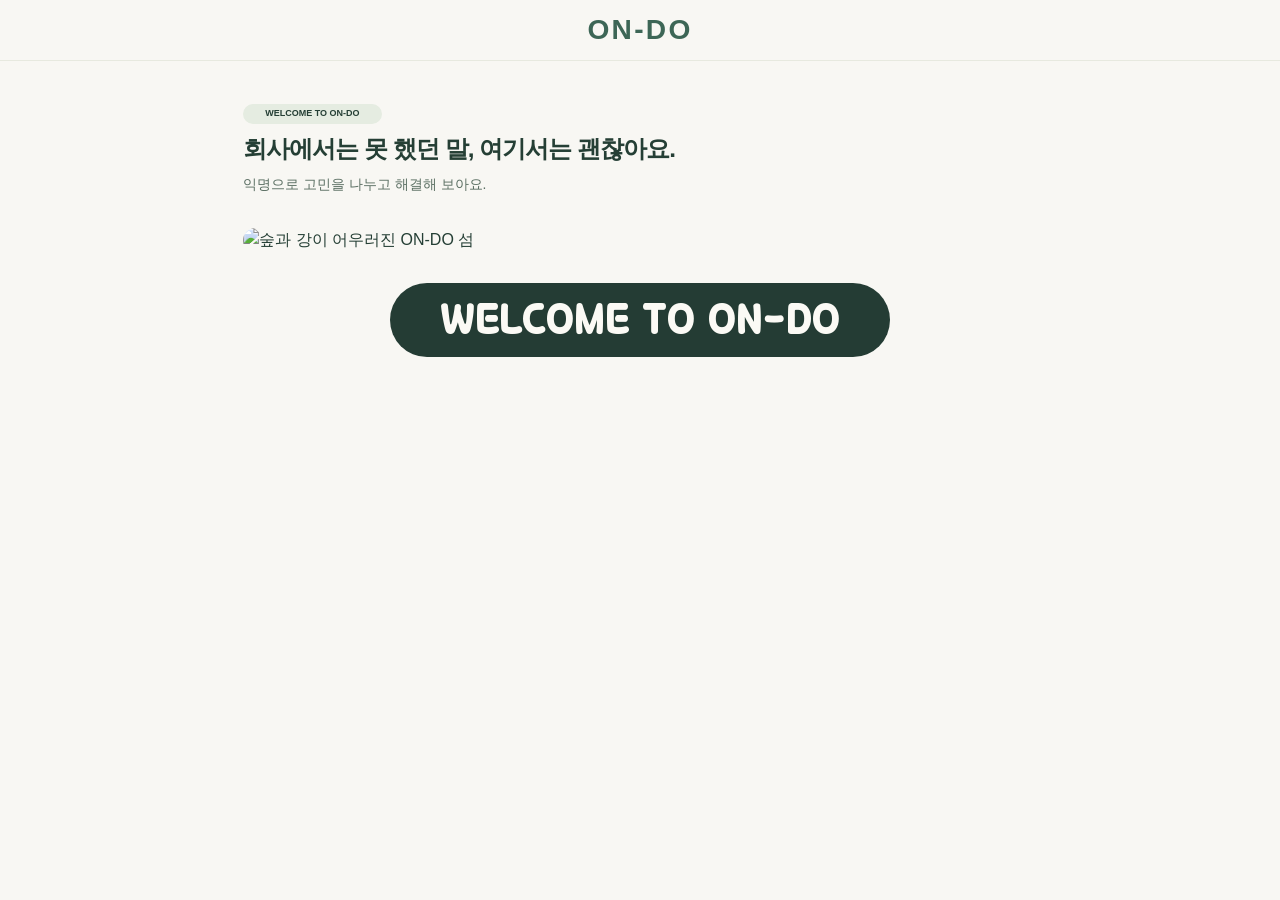
==== index.html @ 9f4b70f8 "fix: 캐릭터 색감이 이름(노을빛·숲빛·바다빛·라벤더)대로 나오게 절대 색으로 물들이기" ====
<!doctype html>
<html lang="ko">
<head>
<meta http-equiv="Content-Security-Policy" content="default-src 'self'; script-src 'self'; style-src 'self' 'unsafe-inline'; img-src 'self' data:; connect-src 'self' https://ondo-api.onrender.com; base-uri 'self'; form-action 'self'; object-src 'none'">
<meta charset="utf-8"><meta name="viewport" content="width=device-width,initial-scale=1">
<title>ON-DO</title>
<link rel="stylesheet" href="css/style.css?v=20261119-9">
</head>
<body>
<header><nav><span class="site-brand">ON-DO</span><button id="account" class="plain" hidden>로그아웃</button></nav></header>
<main>
<section id="home" class="hero">
<span class="tag">WELCOME TO ON-DO</span>
<h1>회사에서는 못 했던 말, 여기서는 괜찮아요.</h1>
<p>익명으로 고민을 나누고 해결해 보아요.</p>
<div class="map">
<img class="welcome-land" src="assets/welcome/welcome-map.png" alt="숲과 강이 어우러진 ON-DO 섬">
<div class="welcome-marker" style="--x:48.4%;--y:39%" aria-hidden="true"><img src="assets/welcome/welcome-heart.png" alt=""><img src="assets/characters/0.png" alt=""></div>
<div class="welcome-marker" style="--x:30%;--y:67%" aria-hidden="true"><img src="assets/welcome/welcome-heart.png" alt=""><img src="assets/characters/0.png" alt=""></div>
<div class="welcome-marker" style="--x:88%;--y:72%" aria-hidden="true"><img src="assets/welcome/welcome-heart.png" alt=""><img src="assets/characters/0.png" alt=""></div>
<button id="start" aria-label="ON-DO 시작하기">WELCOME TO ON-DO</button>
</div>
<p id="wakeStatus" class="wake-status" aria-live="polite" hidden>서버를 깨우는 중이에요…</p>
</section>
<section id="choose" hidden>
<button type="button" id="editCancel" class="edit-cancel" hidden>‹ 섬으로 돌아가기</button>
<h1>ON-DO에서 어떤 캐릭터로 활동해볼까요?</h1>
<p>캐릭터와 닉네임으로 서로 소통해요.</p>
<div class="stage">
<span class="selection-check" aria-hidden="true">✓</span>
<div class="carousel" id="animals" role="group" aria-label="동물 캐릭터 선택">
<button type="button" class="arrow previous" id="previous" aria-label="이전 캐릭터">‹</button>
<div class="cards" id="cards"></div>
<button type="button" class="arrow next" id="next" aria-label="다음 캐릭터">›</button>
</div>
<strong id="animalName" class="animal-name" aria-live="polite"></strong>
<p id="animalPersona" class="animal-persona" hidden></p>
<div class="color-palette">
<div id="paletteOptions" class="palette-options" role="group" aria-label="캐릭터 색감" hidden></div>
</div>
<p class="wheel-hint">마우스 휠이나 ‹ › 로 넘겨 보세요</p>
</div>
<form id="profile" class="nickname">
<label for="nick" class="visually-hidden">익명 닉네임</label>
<div class="nickrow"><input id="nick" required readonly maxlength="40">
<button type="button" id="shuffle">다시 추첨하기</button></div>
<p>고민글과 댓글에 표시될 닉네임이에요!</p>
<button class="wide">입력 완료</button>
</form>
</section>
<section id="done" class="center" hidden><img id="doneAnimal" class="selected" alt=""><h1 id="greeting"></h1><p id="details"></p><a href="island-select.html" style="display:inline-block;background:#28553f;color:white;border-radius:30px;padding:10px 20px;text-decoration:none;font-weight:700">섬 선택</a> <button id="edit">캐릭터와 닉네임 수정</button></section>
</main>
<dialog id="info" aria-labelledby="infoTitle">
<div class="info-card">
<div class="welcome-banner">WELCOME TO ON-DO</div>
<button class="close" id="close" aria-label="닫기">×</button>

<form id="loginForm" aria-labelledby="loginTitle">
  <h2 id="loginTitle">이메일로 시작하기</h2>
  <p class="start-intro">처음이면 섬과 캐릭터를 고르고, 이미 가입했다면 바로 들어가요. 비밀번호는 없어요.</p>

  <label for="loginEmail">회사 이메일</label>
  <input
    id="loginEmail"
    type="email"
    required
    placeholder="회사 이메일을 입력해주세요"
    autocomplete="email"
  >

  <button type="button" class="wide" id="loginSendCode">
    인증코드 받기
  </button>

  <p id="loginStatus" class="status" aria-live="polite"></p>

  <label for="loginCode">이메일 인증코드</label>
  <input
    id="loginCode"
    type="text"
    inputmode="numeric"
    autocomplete="one-time-code"
    pattern="[0-9]{6}"
    maxlength="6"
    required
    placeholder="6자리 인증코드를 입력해주세요"
  >

  <label class="remember">
    <input id="rememberMe" type="checkbox">
    <span>로그인 유지 <small>(30일 · 내 기기에서만 체크해 주세요)</small></span>
  </label>

  <button class="wide" id="loginSubmit">시작하기</button>
  <button type="button" class="wide demo-login" id="demoLogin">체험 계정으로 둘러보기</button>
</form>

<h2 id="infoTitle">처음 오셨네요! 섬을 정해 볼게요</h2>
<form id="onboard">
<p class="start-verified" id="startVerified" hidden></p>
<div class="signup-email">
<label for="email">직장인 인증</label>
<p class="email-intro">직장인 인증 후 나의 직무를 선택하면 섬에 초대돼요.</p>
<input id="email" type="email" required placeholder="회사 이메일을 입력해주세요" autocomplete="email">
<p class="email-note">* 인증 정보는 다른 사용자들에게 표시되지 않아요.</p>
</div>
<div class="info">
<strong>입력한 정보는 이렇게 쓰여요!</strong>
<ul><li>직무는 해당 섬을 연결하는 데 쓰여요. 연차 공개 여부는 글을 쓸 때 선택할 수 있어요.</li>
<li>글과 댓글에는 닉네임이 표시되며, 실명과 회사명은 저장하지 않아요.</li>
<li>고민 분야는 같은 주제의 글을 모아 보여드리는 데 사용돼요.</li></ul>
<details><summary>개인정보 처리 안내</summary><p>이메일은 회원가입·로그인 인증과 계정 관리에 사용되며 서버로 전송됩니다. 다른 사용자에게는 공개되지 않아요.</p></details>
</div>
<div class="signup-email">
<button type="button" class="wide" id="verify" disabled>인증 메일 받기</button>
<p class="status" id="status" aria-live="polite" hidden></p>
<label for="signupCode">이메일 인증코드</label>
<input
  id="signupCode"
  type="text"
  inputmode="numeric"
  autocomplete="one-time-code"
  pattern="[0-9]{6}"
  maxlength="6"
  placeholder="6자리 인증코드를 입력해주세요"
  required
>
</div>
<div class="fields">
<div><span id="jobLabel" class="field-label">직무</span><select id="job" hidden><option value="">선택해주세요</option><option value="디자인">디자이너</option><option>영업</option><option value="개발">개발 · 엔지니어링</option></select></div>
<div><span id="yearsLabel" class="field-label">연차</span><select id="years" hidden><option value="">선택 안 함</option><option>1년 미만</option><option>1~3년</option><option>4~6년</option><option>7~10년</option><option>11년 이상</option></select></div>
</div>
<label style="display:flex;align-items:center;gap:8px;margin:16px 0;">
  <input
    id="agreePrivacy"
    type="checkbox"
    required
    style="width:auto;margin:0;"
  >
  <span>개인정보 수집 및 이용에 동의합니다. (필수)</span>
</label>
<button class="wide" id="continue" disabled>완료하였습니다</button>
</form>
</div>
</dialog>
<script src="js/api.js?v=20261119-4"></script>
<script src="js/app.js?v=20261119-9"></script>
</body>
</html>
---- css/style.css ----
* {
  box-sizing: border-box;
}
body {
  margin: 0;
  background: #f8f7f2;
  color: #253f35;
  font:
    16px/1.55 "Malgun Gothic",
    "Apple SD Gothic Neo",
    sans-serif;
}
header {
  border-bottom: 1px solid #e7e9df;
}
nav,
main {
  max-width: 980px;
  margin: auto;
  padding-inline: 24px;
}
nav {
  height: 62px;
  display: flex;
  justify-content: space-between;
  align-items: center;
  font-weight: 800;
  letter-spacing: 0.05em;
}
main {
  padding-top: 42px;
  padding-bottom: 56px;
}
.hero {
  max-width: 900px;
  margin: auto;
}
h1 {
  font-size: clamp(23px, 4vw, 34px);
  line-height: 1.35;
  margin: 10px 0;
}
h2 {
  margin: 0 0 22px;
  font-size: 22px;
}
p {
  margin: 4px 0 20px;
  color: #5b6f63;
}
.tag {
  background: #e5ece1;
  font-size: 11px;
  font-weight: 800;
  padding: 5px 14px;
  border-radius: 30px;
}
.map {
  position: relative;
  margin: 28px 0 34px;
}
.map img {
  display: block;
  width: 100%;
  border-radius: 17px;
}
.map button {
  position: absolute;
  left: 50%;
  bottom: 0;
  transform: translate(-50%, 50%);
  white-space: nowrap;
  min-width: 230px;
  background: #253f35;
}
button,
input,
select {
  font: inherit;
}
button {
  cursor: pointer;
  border: 0;
  background: #387357;
  color: white;
  border-radius: 30px;
  padding: 10px 20px;
  font-weight: 700;
}
button:disabled {
  background: #a3aaa4;
  cursor: default;
}
button:focus-visible,
input:focus-visible,
select:focus-visible {
  outline: 3px solid #7bb39a;
  outline-offset: 3px;
}
.plain {
  background: transparent;
  color: #28553f;
}
.wide {
  width: 100%;
}
dialog {
  width: min(540px, calc(100% - 30px));
  max-height: calc(100dvh - 32px);
  border: 0;
  border-radius: 20px;
  padding: 30px;
  color: inherit;
  background: white;
}
dialog::backdrop {
  background: #252e2870;
}
.dialog-head {
  display: flex;
  justify-content: space-between;
  align-items: center;
  margin-bottom: 18px;
}
.close {
  padding: 5px 12px;
  background: #687e70;
}
label {
  display: block;
  font-weight: 750;
  margin-bottom: 5px;
}
input,
select {
  width: 100%;
  padding: 10px 13px;
  background: #f8f7f2;
  border: 1px solid #e3e8df;
  border-radius: 12px;
  color: #253f35;
}
.info {
  font-size: 13px;
  padding: 12px;
  background: #f8f7f2;
  border-radius: 12px;
  margin: 12px 0;
}
.fields {
  display: grid;
  grid-template-columns: 1.4fr 1fr;
  gap: 12px;
  margin: 18px 0;
}
.stage {
  background: #e2eee3;
  border-radius: 17px;
  padding: 24px;
  position: relative;
  text-align: center;
}
.animals {
  display: grid;
  grid-template-columns: repeat(12, minmax(0, 1fr));
  align-items: start;
  gap: 6px;
  margin: 12px 0 0;
}
.animal {
  background: #fff;
  padding: 5px;
  display: grid;
  place-items: center;
  aspect-ratio: 1;
  border-radius: 50%;
  transform: translateY(var(--arc));
  border: 2px solid transparent;
}
.animal[aria-pressed="true"] {
  background: #387357;
  border-color: #23553c;
}
.animal img {
  width: 100%;
  display: block;
}
.selected {
  width: 134px;
  height: 122px;
  object-fit: contain;
  margin-top: 14px;
}
.nickname {
  background: white;
  border: 1px solid #e1eae0;
  padding: 18px;
  border-radius: 17px;
  margin-top: 22px;
}
.nickrow {
  display: flex;
  gap: 8px;
}
.nickrow button {
  white-space: nowrap;
}
.nickname p {
  font-size: 13px;
  margin: 8px 0 20px;
}
.center {
  text-align: center;
}
.status {
  font-size: 13px;
  margin: 8px 0;
  color: #28553f;
}
[hidden] {
  display: none !important;
}
@media (max-width: 630px) {
  .animals {
    grid-template-columns: repeat(6, minmax(0, 1fr));
    order: 2;
    margin-top: 14px;
  }
  .stage {
    display: flex;
    flex-direction: column;
    align-items: center;
  }
  .animals {
    width: 100%;
  }
  .animal {
    transform: none;
  }
  .selected {
    order: 0;
  }
  .stage strong {
    order: 1;
  }
  .map img {
    min-height: 195px;
    object-fit: cover;
  }
  .nickrow button {
    padding-inline: 12px;
  }
}

.visually-hidden {
  position: absolute;
  width: 1px;
  height: 1px;
  padding: 0;
  overflow: hidden;
  clip-path: inset(50%);
  white-space: nowrap;
}
nav,
main {
  max-width: 1100px;
}
nav {
  color: #387357;
}
#choose > p {
  margin-bottom: 32px;
}
.stage {
  display: block;
  padding: 23px 14px 24px;
}
.selection-check {
  display: grid;
  place-items: center;
  margin: 0 auto 14px;
  width: 23px;
  height: 23px;
  border-radius: 50%;
  background: #387357;
  color: white;
}
.carousel {
  position: relative;
  max-width: 850px;
  margin: auto;
  padding-inline: 40px;
}
.cards {
  display: grid;
  grid-template-columns: repeat(3, minmax(0, 1fr));
  gap: 12px;
  touch-action: pan-y;
}
.character-card {
  position: relative;
  isolation: isolate;
  aspect-ratio: 1;
  display: flex;
  flex-direction: column;
  align-items: center;
  justify-content: flex-start;
  gap: 6%;
  padding: 8% 0 0;
  background: #f7fbf7;
  color: #253f35;
  border: 1px solid #d1e1d8;
  border-radius: 10px;
  opacity: 0.65;
}
.character-card[aria-pressed="true"],
.character-card.is-current {
  opacity: 1;
  background: #f1f8fc;
  box-shadow: 0 2px 12px #31594126;
}
.job-icon {
  height: 23%;
  width: 25%;
  display: grid;
  place-items: center;
}
.job-icon img {
  display: block;
  width: 100%;
  height: 100%;
  min-height: 0;
  object-fit: contain;
}
.character-image {
  width: 49%;
  height: 45%;
  object-fit: contain;
  object-position: center bottom;
  z-index: 1;
}
.character-base {
  position: absolute;
  bottom: 13%;
  width: 60%;
  height: 15%;
  border-radius: 50%;
  background: radial-gradient(ellipse at 40% 25%, #d9edab, #a6c873 75%);
  box-shadow:
    0 4px 0 #b78a5d,
    inset 0 -4px 0 #94b166;
}
.arrow {
  position: absolute;
  top: 50%;
  transform: translateY(-50%);
  width: 32px;
  height: 32px;
  padding: 0;
  font-size: 24px;
  line-height: 1;
  background: #f5faf5;
  color: #387357;
}
.previous {
  left: 0;
}
.next {
  right: 0;
}
.animal-name {
  display: inline-block;
  margin-top: 20px;
  background: #387357;
  color: white;
  border-radius: 24px;
  min-width: 75px;
  padding: 4px 14px;
  font-size: 13px;
}
.nickname {
  margin-top: 28px;
}
.nickname .wide {
  margin-top: 32px;
}
@media (max-width: 630px) {
  .stage {
    padding-inline: 7px;
  }
  .carousel {
    padding-inline: 24px;
  }
  .cards {
    gap: 5px;
    grid-template-columns: 0.78fr 1.2fr 0.78fr;
    align-items: center;
  }
  .arrow {
    width: 23px;
    height: 28px;
    font-size: 20px;
  }
  .character-card {
    border-radius: 7px;
  }
  .character-base {
    box-shadow: 0 2px 0 #b78a5d;
  }
  .nickname .wide {
    margin-top: 16px;
  }
}
body {
  background: #f8f7f3;
}
nav,
main {
  width: min(100%, 1100px);
}
nav {
  height: clamp(58px, 4.65vw, 68px);
}
nav {
  color: #3d6656;
}
body:has(#home:not([hidden])) nav,
main:has(#home:not([hidden])) {
  width: min(62%, 900px);
  padding-inline: 0;
}
main:has(#home:not([hidden])) {
  padding-top: clamp(27px, 3vw, 45px);
}
#home h1 {
  font-size: clamp(22px, 1.9vw, 30px);
  margin: 9px 0 8px;
  letter-spacing: -0.04em;
}
#home p {
  font-size: clamp(13px, 1.08vw, 16px);
  margin: 0;
}
#home .tag {
  display: inline-block;
  padding: 3px 22px;
  font-size: 9px;
}
#home .map {
  margin: clamp(22px, 2.6vw, 38px) 0 34px;
}
#home .welcome-land {
  width: 100%;
  height: auto;
  min-height: 0;
  border-radius: 16px;
}
.welcome-marker {
  position: absolute;
  left: var(--x);
  top: var(--y);
  transform: translate(-50%, -50%);
  width: 8.6%;
  display: grid;
  justify-items: center;
  pointer-events: none;
}
#home .welcome-marker img {
  min-height: 0;
  width: 100%;
  border-radius: 0;
  object-fit: contain;
}
#home .welcome-marker img + img {
  width: 52%;
  margin-top: -19%;
  position: relative;
}
#home .map button,
.welcome-banner {
  width: 39%;
  min-width: 0;
  padding: 10px 8px;
  background: #243c34;
  font-size: clamp(11px, 1.35vw, 19px);
  font-weight: 650;
  text-align: center;
  border-radius: 999px;
  color: #fbfaf5;
}
#info {
  width: min(610px, calc(100% - 26px));
  padding: 30px 0 0;
  border-radius: 0;
  background: transparent;
  overscroll-behavior: contain;
}
#info::backdrop {
  background: #30363066;
}
.info-card {
  position: relative;
  background: #fff;
  border-radius: 21px;
  padding: clamp(46px, 4.4vw, 64px) clamp(19px, 2.1vw, 30px)
    clamp(21px, 3.1vw, 44px);
}
.welcome-banner {
  position: absolute;
  top: 0;
  left: 50%;
  transform: translate(-50%, -50%);
  width: 57%;
  padding: clamp(9px, 1.2vw, 17px) 5px;
  white-space: nowrap;
}
.info-card .close {
  position: absolute;
  right: clamp(15px, 1.8vw, 26px);
  top: 14px;
  display: grid;
  place-items: center;
  width: 36px;
  height: 36px;
  padding: 0;
  font-size: 20px;
  font-weight: 400;
  background: #75837b;
}
#info h2 {
  font-size: clamp(17px, 1.7vw, 25px);
  letter-spacing: -0.045em;
  color: #161e2e;
  line-height: 1.35;
  margin: 0 40px clamp(17px, 2.25vw, 33px) 0;
}
#onboard {
  font-size: 13px;
}
#onboard label,
.field-label {
  display: block;
  font-weight: 800;
  font-size: 14px;
  margin-bottom: 9px;
}
#onboard input {
  border: 0;
  background: #f8f7f3;
  font-size: 12px;
  padding: 12px;
}
#onboard p {
  font-size: 11px;
  margin: 0 0 12px;
}
#onboard .email-note {
  font-size: 10px;
  margin: 5px 0 0;
}
#onboard .info {
  background: #f8f7f3;
  border-radius: 9px;
  font-size: 11px;
  padding: 14px 15px;
  margin: clamp(16px, 3vw, 44px) 0 clamp(13px, 2vw, 29px);
}
#onboard .info ul {
  list-style: "–  ";
  padding-left: 15px;
  margin: 7px 0 8px;
}
#onboard .info li + li {
  margin-top: 5px;
}
#onboard .info summary {
  cursor: pointer;
  text-decoration: underline;
}
#onboard .info p {
  margin: 5px 0 0;
}
#onboard .wide {
  background: #3e6555;
  font-size: 12px;
  padding: 9px 12px;
  font-weight: 600;
}
#onboard .wide:disabled {
  background: #a5aaa6;
}
#onboard #verify.email-ready {
  background: #3e6555;
}
#onboard .status {
  margin: 4px 0 0;
}
#onboard .fields {
  grid-template-columns: minmax(0, 1.65fr) minmax(0, 1fr);
  gap: clamp(10px, 2vw, 30px);
  margin: clamp(17px, 3vw, 43px) 0;
}
.info-picker > summary,
.info-choices button {
  background: #f8f7f3;
  color: #284037;
  border-radius: 999px;
  padding: 8px 13px;
  font-size: 12px;
  cursor: pointer;
  list-style: none;
}
.info-picker > summary {
  display: flex;
  justify-content: space-between;
  align-items: center;
  gap: 5px;
}
.info-picker > summary::-webkit-details-marker {
  display: none;
}
.info-picker > summary::after {
  content: "⌄";
  color: #59788d;
}
.info-picker[open] > summary::after {
  transform: rotate(180deg);
}
.info-picker > summary:focus-visible {
  outline: 2px solid #426c57;
  outline-offset: 2px;
}
.info-picker {
  position: relative;
}
.info-picker[open] {
  z-index: 2;
}
.info-choices {
  position: fixed;
  z-index: 3;
  display: grid;
  gap: 5px;
  padding: 5px;
  overflow-y: auto;
  overscroll-behavior: contain;
  background: #fff;
  border: 1px solid #e3e9e2;
  border-radius: 17px;
  box-shadow: 0 6px 20px #243c3426;
}
.info-choices button {
  text-align: left;
}
.info-choices button[aria-pressed="true"] {
  background: #397157;
  color: white;
}
@media (max-width: 680px) {
  body:has(#home:not([hidden])) nav,
  main:has(#home:not([hidden])) {
    width: calc(100% - 32px);
  }
  #home .map button {
    width: 54%;
  }
}

/* Center the product mark on every onboarding view. */
nav {
  position: relative;
}
.site-brand {
  position: absolute;
  left: 50%;
  transform: translateX(-50%);
  font-size: clamp(22px, 2.2vw, 30px);
  font-weight: 900;
  letter-spacing: 0.08em;
}
#account {
  margin-left: auto;
}
.auth-tabs {
  display: grid;
  grid-template-columns: 1fr 1fr;
  gap: 7px;
  margin: 4px 0 22px;
  padding: 4px;
  border-radius: 999px;
  background: #f0f3ed;
}
.auth-tabs button {
  padding: 8px 12px;
  background: transparent;
  color: #49675b;
}
.auth-tabs button[aria-selected="true"] {
  background: #3e6555;
  color: #fff;
  box-shadow: 0 2px 7px #263f3530;
}
#loginForm {
  display: grid;
  gap: 10px;
}
#loginForm h2 {
  margin-bottom: 8px;
}
#loginForm .status {
  min-height: 20px;
  margin: 0;
  color: #9a3f32;
}
#loginForm .demo-login {
  background: transparent;
  color: #28553f;
  border: 1px solid #28553f;
}
.wake-status {
  margin: 10px 0 0;
  text-align: center;
  color: #5d6f66;
  font-size: 14px;
}
.animal-persona {
  margin: 4px 0 0;
  text-align: center;
  color: #3e6555;
  font-weight: 700;
  font-size: 14px;
}

/* 이메일로 시작하기 */
.start-intro {
  margin: 0 0 12px;
  color: #4d6a5d;
  font-size: 14px;
  line-height: 1.5;
}
.remember {
  display: flex;
  align-items: center;
  gap: 8px;
  margin: 12px 0;
  cursor: pointer;
}
.remember input {
  width: auto;
  margin: 0;
}
.remember small {
  color: #6b7d74;
}
.start-verified {
  margin: 0 0 12px;
  padding: 10px 12px;
  border-radius: 12px;
  background: #e5f4ea;
  color: #24594f;
  font-weight: 700;
}

/* ───────── 11/19 기획 피드백: 시작 화면 ───────── */
@font-face {
  font-family: "Hakgyoansim Dunggeunmiso";
  src: url("../assets/fonts/HakgyoansimDunggeunmiso-B.woff2") format("woff2");
  font-weight: 700;
  font-display: swap;
}
/* WELCOME 버튼은 지도(길) 위에 겹치지 않게 지도 아래로. 로그인 창 위 배너와 같은 크기·글꼴(둥근미소 44px) */
#home .map {
  display: grid;
  justify-items: center;
  gap: clamp(18px, 2.4vw, 30px);
  margin-bottom: 24px;
}
#home .map button,
.welcome-banner {
  font-family: "Hakgyoansim Dunggeunmiso", "Malgun Gothic", sans-serif;
  font-size: clamp(22px, 3.1vw, 44px);
  font-weight: 700;
  line-height: 1.15;
  letter-spacing: 0;
  width: min(500px, 86%);
  padding: clamp(10px, 1.1vw, 16px) 18px;
  white-space: nowrap;
}
#home .map button {
  position: static;
  transform: none;
  cursor: pointer;
  transition: transform 0.2s ease, box-shadow 0.2s ease;
}
#home .map button:hover,
#home .map button:focus-visible {
  transform: translateY(-2px);
  box-shadow: 0 8px 20px rgba(36, 60, 52, 0.25);
}
.welcome-banner {
  width: min(500px, 86%);
  font-size: clamp(20px, 3.1vw, 44px);
}
/* 로그인 창은 아래에서 자연스럽게 떠오르게 (피그마 프로토타입) */
#info[open] {
  animation: info-rise 0.5s cubic-bezier(0.22, 1, 0.36, 1);
}
#info[open]::backdrop {
  animation: info-fade 0.5s ease;
}
@keyframes info-rise {
  from {
    opacity: 0;
    transform: translateY(70px);
  }
  to {
    opacity: 1;
    transform: none;
  }
}
@keyframes info-fade {
  from {
    opacity: 0;
  }
}
@media (prefers-reduced-motion: reduce) {
  #info[open],
  #info[open]::backdrop {
    animation: none;
  }
}

/* ───────── 가입 화면 색감 팔레트 (BE CHARACTER_COLORS 키와 같음) ───────── */
.tone-warm { filter: grayscale(1) sepia(1) hue-rotate(-50deg) saturate(3.2) brightness(0.95); }
.tone-forest { filter: grayscale(1) sepia(1) hue-rotate(58deg) saturate(1.9) brightness(0.98); }
.tone-ocean { filter: grayscale(1) sepia(1) hue-rotate(160deg) saturate(2.4) brightness(1.02); }
.tone-lavender { filter: grayscale(1) sepia(1) hue-rotate(222deg) saturate(2.8) brightness(0.96); }
.tone-pastel { filter: saturate(0.55) brightness(1.12); }
.tone-vivid { filter: saturate(1.9) contrast(1.05); }
.tone-mono { filter: grayscale(1); }
.character-image { transition: filter 0.25s ease; }

.stage .color-palette {
  display: grid;
  justify-items: center;
  gap: 10px;
  margin-top: 6px;
}
.palette-toggle {
  display: inline-flex;
  align-items: center;
  gap: 8px;
  min-height: 36px;
  padding: 6px 16px;
  border: 1px solid #d9dfcf;
  border-radius: 999px;
  background: #fffdf7;
  color: #2c4436;
  font-size: 14px;
  font-weight: 700;
  cursor: pointer;
}
.palette-toggle[aria-expanded="true"] {
  background: #2f5d47;
  border-color: #2f5d47;
  color: #fff;
}
.palette-icon {
  width: 18px;
  height: 18px;
  border-radius: 50%;
  background: conic-gradient(#e8633a, #f0b35a, #7fb38a, #5d9bd1, #b78cf0, #e8633a);
}
.palette-options {
  display: grid;
  grid-template-columns: repeat(4, 76px);
  gap: 8px;
  padding: 10px;
  border-radius: 16px;
  background: rgba(255, 253, 247, 0.92);
  box-shadow: 0 6px 18px rgba(36, 60, 52, 0.12);
}
.palette-options[hidden] { display: none; }
.palette-options button {
  display: grid;
  justify-items: center;
  gap: 2px;
  padding: 6px 4px;
  border: 2px solid transparent;
  border-radius: 12px;
  background: none;
  color: #2c4436;
  font-size: 12px;
  cursor: pointer;
}
.palette-options button[aria-pressed="true"] {
  border-color: #2f5d47;
  background: #eef4ea;
  font-weight: 700;
}
.palette-options img {
  width: 44px;
  height: 44px;
  object-fit: contain;
}
.wheel-hint {
  margin: 4px 0 0;
  font-size: 12px;
  color: #6c7a70;
}
@media (max-width: 690px) {
  .palette-options { grid-template-columns: repeat(4, 64px); gap: 4px; }
  .palette-options img { width: 36px; height: 36px; }
  .wheel-hint { display: none; }
}

/* 섬에서 캐릭터 수정하러 왔을 때: 저장 안 하고 돌아가기 */
#choose .edit-cancel {
  justify-self: start;
  align-self: start;
  margin-bottom: 8px;
  padding: 6px 4px;
  border: 0;
  background: none;
  color: #4d6357;
  font-size: 14px;
  font-weight: 600;
  cursor: pointer;
}
#choose .edit-cancel:hover {
  text-decoration: underline;
}
#choose .edit-cancel[hidden] {
  display: none;
}

/* 캐릭터 카드 위 팔레트 (직무 아이콘 자리). 가운데 카드는 팔레트 아래 '색감 고르기' */
.character-card .palette-badge {
  display: grid;
  justify-items: center;
  align-content: start;
  gap: 2px;
  height: 23%;
  width: 40%;
  padding: 0;
  border: 0;
  background: none;
  color: #2f5d47;
  z-index: 2;
}
.character-card .palette-badge img {
  display: block;
  width: auto;
  height: clamp(22px, 3.6vw, 44px);
  object-fit: contain;
  filter: drop-shadow(0 2px 2px rgba(0, 0, 0, 0.12));
}
.character-card button.palette-badge {
  cursor: pointer;
  border-radius: 10px;
}
.character-card button.palette-badge span {
  font-size: clamp(11px, 1.1vw, 13px);
  font-weight: 700;
  white-space: nowrap;
}
.character-card button.palette-badge:hover img,
.character-card button.palette-badge[aria-expanded="true"] img {
  transform: translateY(-2px) rotate(-6deg);
}
.character-card button.palette-badge img {
  transition: transform 0.2s ease;
}
.character-card button.palette-badge:focus-visible {
  outline: 3px solid #0084a7;
  outline-offset: 2px;
}
.character-card.is-current {
  cursor: default;
}
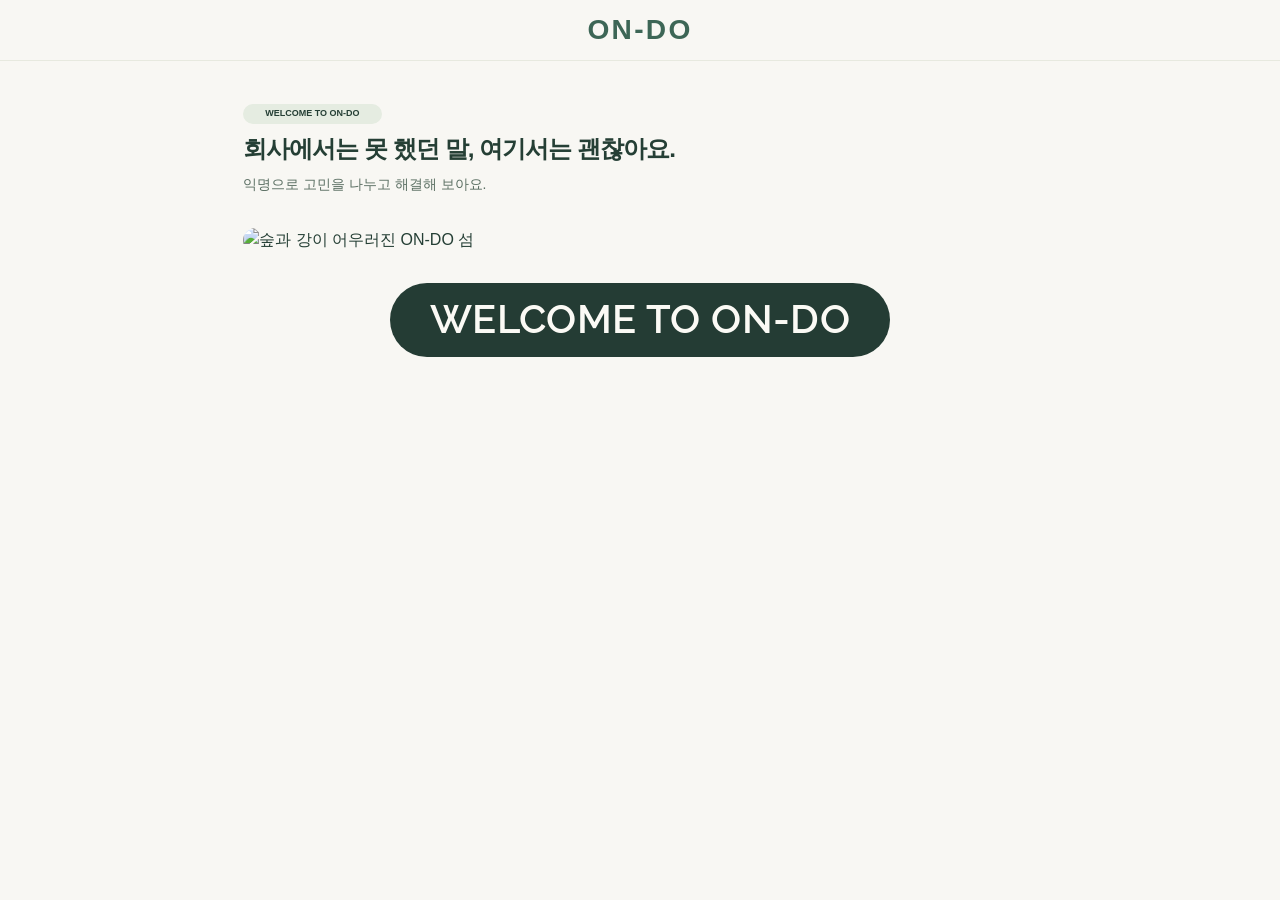
==== commit 1519cee9: "style: WELCOME 버튼·배너 글꼴을 피그마처럼(Raleway SemiBold 서브셋), 이메일 창 닫기 버튼이 배너와 안 겹치게" ====
--- a/index.html
+++ b/index.html
@@ -4,7 +4,7 @@
 <meta http-equiv="Content-Security-Policy" content="default-src 'self'; script-src 'self'; style-src 'self' 'unsafe-inline'; img-src 'self' data:; connect-src 'self' https://ondo-api.onrender.com; base-uri 'self'; form-action 'self'; object-src 'none'">
 <meta charset="utf-8"><meta name="viewport" content="width=device-width,initial-scale=1">
 <title>ON-DO</title>
-<link rel="stylesheet" href="css/style.css?v=20261119-9">
+<link rel="stylesheet" href="css/style.css?v=20261120-1">
 </head>
 <body>
 <header><nav><span class="site-brand">ON-DO</span><button id="account" class="plain" hidden>로그아웃</button></nav></header>
@@ -144,6 +144,6 @@
 </div>
 </dialog>
 <script src="js/api.js?v=20261119-4"></script>
-<script src="js/app.js?v=20261119-9"></script>
+<script src="js/app.js?v=20261119-10"></script>
 </body>
 </html>
--- a/css/style.css
+++ b/css/style.css
@@ -978,3 +978,25 @@
 .character-card.is-current {
   cursor: default;
 }
+
+/* ───────── 11/20: WELCOME 글꼴(피그마), 이메일 창 닫기 버튼이 배너와 안 겹치게 ───────── */
+/* Raleway SemiBold를 이 버튼에 쓰는 글자만 남겨 OndoWelcome으로 이름 바꿔 넣음 (OFL, assets/fonts/LICENSE.md) */
+@font-face {
+  font-family: "OndoWelcome";
+  src: url("../assets/fonts/OndoWelcome-SemiBold.woff2") format("woff2");
+  font-weight: 600;
+  font-display: swap;
+}
+#home .map button,
+.welcome-banner {
+  font-family: "OndoWelcome", "Pretendard", "Malgun Gothic", sans-serif;
+  font-weight: 600;
+  letter-spacing: 0.01em;
+}
+/* 배너가 창 윗변에 반쯤 걸쳐 있어서, 닫기 버튼과 제목을 배너 아래로 내림 */
+.info-card {
+  padding-top: clamp(58px, 5.6vw, 80px);
+}
+.info-card .close {
+  top: clamp(40px, 4.2vw, 54px);
+}
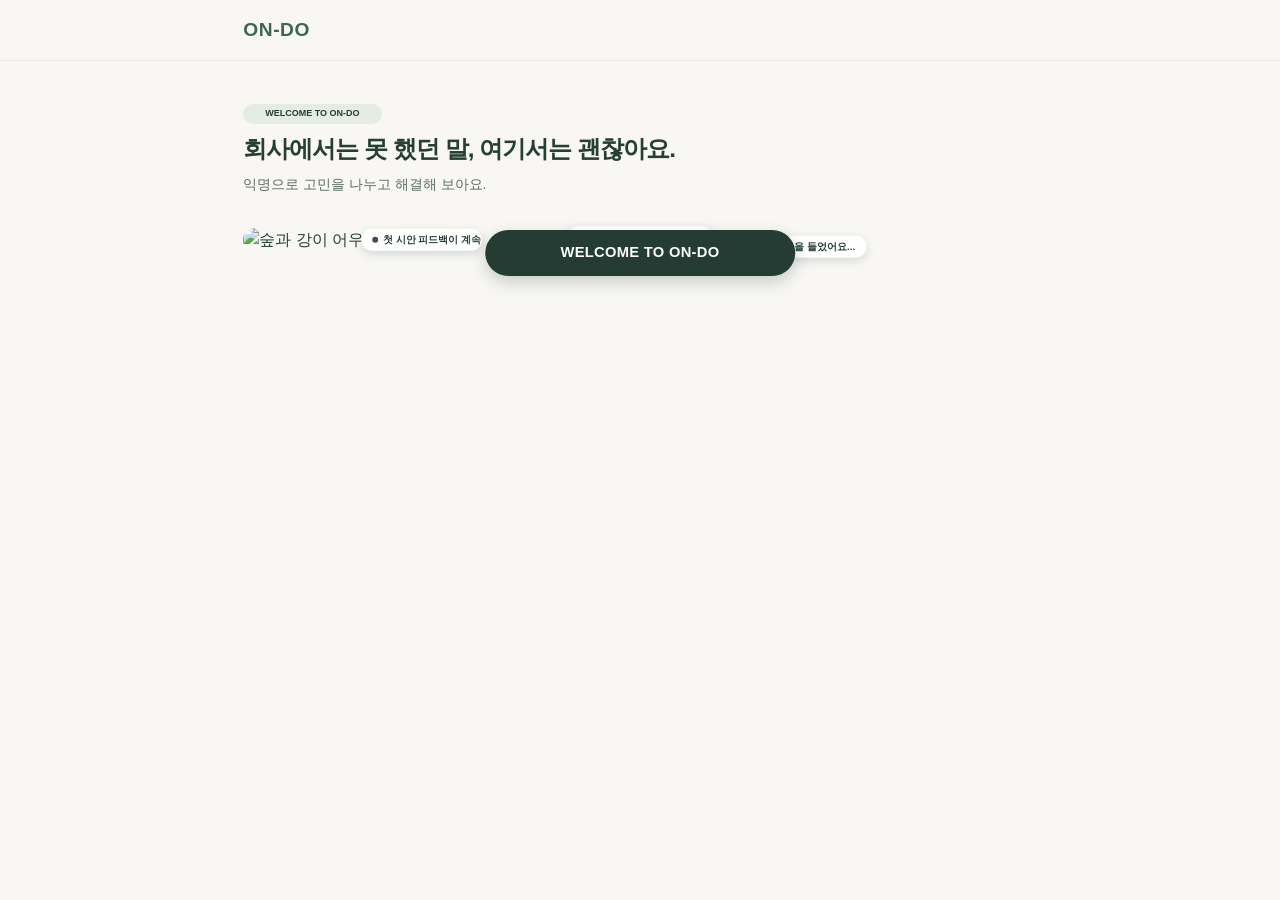
==== commit 38e52c5d: "style: 시작 화면 말풍선 캐릭터, WELCOME 버튼을 지도 아래쪽에 걸치게, 상단 로고 정리" ====
--- a/index.html
+++ b/index.html
@@ -4,7 +4,7 @@
 <meta http-equiv="Content-Security-Policy" content="default-src 'self'; script-src 'self'; style-src 'self' 'unsafe-inline'; img-src 'self' data:; connect-src 'self' https://ondo-api.onrender.com; base-uri 'self'; form-action 'self'; object-src 'none'">
 <meta charset="utf-8"><meta name="viewport" content="width=device-width,initial-scale=1">
 <title>ON-DO</title>
-<link rel="stylesheet" href="css/style.css?v=20261120-1">
+<link rel="stylesheet" href="css/style.css?v=20261120-2">
 </head>
 <body>
 <header><nav><span class="site-brand">ON-DO</span><button id="account" class="plain" hidden>로그아웃</button></nav></header>
@@ -14,11 +14,20 @@
 <h1>회사에서는 못 했던 말, 여기서는 괜찮아요.</h1>
 <p>익명으로 고민을 나누고 해결해 보아요.</p>
 <div class="map">
-<img class="welcome-land" src="assets/welcome/welcome-map.png" alt="숲과 강이 어우러진 ON-DO 섬">
-<div class="welcome-marker" style="--x:48.4%;--y:39%" aria-hidden="true"><img src="assets/welcome/welcome-heart.png" alt=""><img src="assets/characters/0.png" alt=""></div>
-<div class="welcome-marker" style="--x:30%;--y:67%" aria-hidden="true"><img src="assets/welcome/welcome-heart.png" alt=""><img src="assets/characters/0.png" alt=""></div>
-<div class="welcome-marker" style="--x:88%;--y:72%" aria-hidden="true"><img src="assets/welcome/welcome-heart.png" alt=""><img src="assets/characters/0.png" alt=""></div>
-<button id="start" aria-label="ON-DO 시작하기">WELCOME TO ON-DO</button>
+  <img class="welcome-land" src="assets/welcome/welcome-map.png" alt="숲과 강이 어우러진 ON-DO 섬">
+  <div class="welcome-marker" style="--x:50%;--y:41%" aria-hidden="true">
+    <span class="welcome-bubble">오늘 첫 출근인데 떨려요.</span>
+    <img class="welcome-char" src="assets/characters/0.png" alt="">
+  </div>
+  <div class="welcome-marker" style="--x:22.5%;--y:55%" aria-hidden="true">
+    <span class="welcome-bubble is-short">첫 시안 피드백이 계속 마음에 남아요.</span>
+    <img class="welcome-char" src="assets/characters/0.png" alt="">
+  </div>
+  <div class="welcome-marker" style="--x:68%;--y:82%" aria-hidden="true">
+    <span class="welcome-bubble">팀장님한테 꾸증을 들었어요...</span>
+    <img class="welcome-char" src="assets/characters/0.png" alt="">
+  </div>
+  <button id="start" aria-label="ON-DO 시작하기">WELCOME TO ON-DO</button>
 </div>
 <p id="wakeStatus" class="wake-status" aria-live="polite" hidden>서버를 깨우는 중이에요…</p>
 </section>
--- a/css/style.css
+++ b/css/style.css
@@ -460,21 +460,51 @@
   left: var(--x);
   top: var(--y);
   transform: translate(-50%, -50%);
-  width: 8.6%;
-  display: grid;
-  justify-items: center;
+  width: auto;
+  display: flex;
+  flex-direction: column;
+  align-items: center;
+  gap: 4px;
   pointer-events: none;
-}
-#home .welcome-marker img {
+  z-index: 2;
+}
+.welcome-bubble {
+  position: relative;
+  display: inline-flex;
+  align-items: center;
+  gap: 5px;
+  padding: 5px 11px;
+  border-radius: 999px;
+  background: #ffffff;
+  color: #253f35;
+  font-size: clamp(9px, 0.78vw, 11px);
+  font-weight: 700;
+  line-height: 1.25;
+  white-space: nowrap;
+  box-shadow: 0 3px 10px rgba(24, 54, 43, 0.16);
+}
+/* 말풍선 앞 작은 점(●) */
+.welcome-bubble::before {
+  content: "";
+  flex: none;
+  width: 6px;
+  height: 6px;
+  border-radius: 50%;
+  background: #3d5249;
+}
+.welcome-bubble.is-short {
+  max-width: clamp(92px, 9.5vw, 125px);
+  overflow: hidden;
+  text-overflow: ellipsis;
+}
+#home .welcome-marker .welcome-char {
+  width: clamp(28px, 3.6vw, 46px);
+  height: auto;
   min-height: 0;
-  width: 100%;
+  margin-top: 0;
   border-radius: 0;
   object-fit: contain;
-}
-#home .welcome-marker img + img {
-  width: 52%;
-  margin-top: -19%;
-  position: relative;
+  filter: drop-shadow(0 3px 4px rgba(24, 54, 43, 0.22));
 }
 #home .map button,
 .welcome-banner {
@@ -670,13 +700,14 @@
 nav {
   position: relative;
 }
-.site-brand {
-  position: absolute;
-  left: 50%;
-  transform: translateX(-50%);
-  font-size: clamp(22px, 2.2vw, 30px);
-  font-weight: 900;
-  letter-spacing: 0.08em;
+body:has(#home:not([hidden])) .site-brand {
+  position: static;
+  left: auto;
+  transform: none;
+  font-size: clamp(18px, 1.5vw, 22px);
+  font-weight: 800;
+  letter-spacing: 0.03em;
+  color: #3d6656;
 }
 #account {
   margin-left: auto;
@@ -1000,3 +1031,46 @@
 .info-card .close {
   top: clamp(40px, 4.2vw, 54px);
 }
+#home .map {
+  position: relative;
+  display: block;
+  margin: clamp(22px, 2.6vw, 34px) 0 54px;
+}
+#home .map button {
+  position: absolute;
+  left: 50%;
+  bottom: 0;
+  transform: translate(-50%, 50%);
+  width: min(39%, 320px);
+  min-width: 210px;
+  padding: clamp(11px, 1.1vw, 15px) 24px;
+  border-radius: 999px;
+  background: #243c34;
+  color: #fbfaf5;
+  font-family: "Malgun Gothic", "Apple SD Gothic Neo", sans-serif;
+  font-size: clamp(13px, 1.15vw, 16px);
+  font-weight: 600;
+  letter-spacing: 0.02em;
+  line-height: 1.2;
+  white-space: nowrap;
+  box-shadow: 0 6px 16px rgba(36, 60, 52, 0.22);
+  cursor: pointer;
+  z-index: 3;
+  transition: transform 0.2s ease, box-shadow 0.2s ease;
+}
+#home .map button:hover,
+#home .map button:focus-visible {
+  transform: translate(-50%, calc(50% - 2px));
+  box-shadow: 0 10px 22px rgba(36, 60, 52, 0.28);
+}
+/* 모바일 화면 대응 */
+@media (max-width: 680px) {
+  #home .map button {
+    width: 62%;
+    min-width: 190px;
+  }
+  .welcome-bubble {
+    font-size: 9px;
+    padding: 4px 8px;
+  }
+}
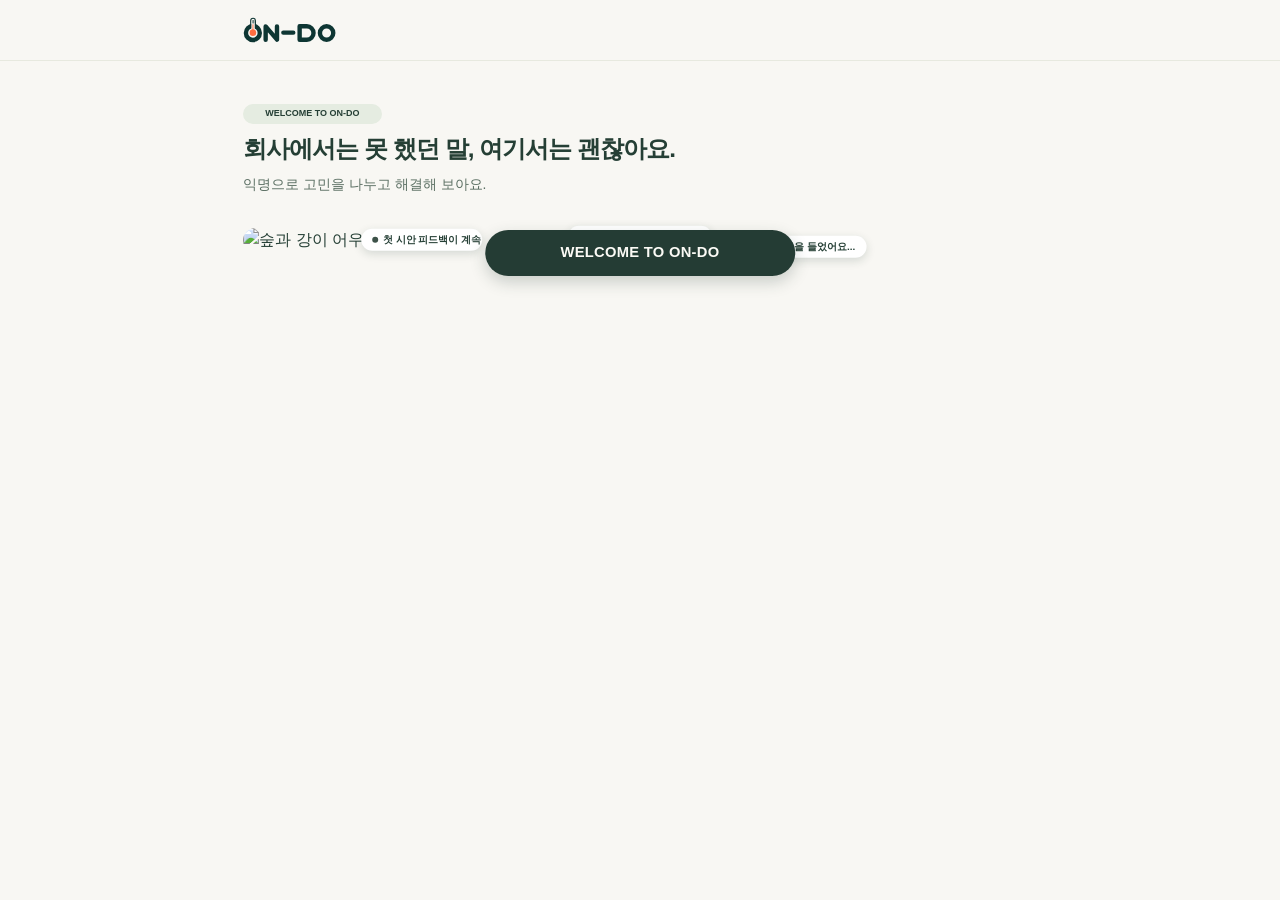
==== commit 019579cd: "feat: 로그인·섬 선택 화면 로고를 온도계 ON-DO 로고(SVG)로 교체" ====
--- a/index.html
+++ b/index.html
@@ -4,10 +4,10 @@
 <meta http-equiv="Content-Security-Policy" content="default-src 'self'; script-src 'self'; style-src 'self' 'unsafe-inline'; img-src 'self' data:; connect-src 'self' https://ondo-api.onrender.com; base-uri 'self'; form-action 'self'; object-src 'none'">
 <meta charset="utf-8"><meta name="viewport" content="width=device-width,initial-scale=1">
 <title>ON-DO</title>
-<link rel="stylesheet" href="css/style.css?v=20261120-2">
+<link rel="stylesheet" href="css/style.css?v=20261120-4">
 </head>
 <body>
-<header><nav><span class="site-brand">ON-DO</span><button id="account" class="plain" hidden>로그아웃</button></nav></header>
+<header><nav><span class="site-brand"><img src="assets/logo-ondo.svg" alt="ON-DO"></span><button id="account" class="plain" hidden>로그아웃</button></nav></header>
 <main>
 <section id="home" class="hero">
 <span class="tag">WELCOME TO ON-DO</span>
@@ -153,6 +153,6 @@
 </div>
 </dialog>
 <script src="js/api.js?v=20261119-4"></script>
-<script src="js/app.js?v=20261119-10"></script>
+<script src="js/app.js?v=20261120-1"></script>
 </body>
 </html>
--- a/css/style.css
+++ b/css/style.css
@@ -1063,7 +1063,6 @@
   transform: translate(-50%, calc(50% - 2px));
   box-shadow: 0 10px 22px rgba(36, 60, 52, 0.28);
 }
-/* 모바일 화면 대응 */
 @media (max-width: 680px) {
   #home .map button {
     width: 62%;
@@ -1073,4 +1072,72 @@
     font-size: 9px;
     padding: 4px 8px;
   }
-}+}
+#info {
+  width: min(610px, calc(100% - 26px));
+  padding: 36px 0 0;
+  border-radius: 0;
+  background: transparent;
+  overscroll-behavior: contain;
+}
+#info::backdrop {
+  background: rgba(48, 54, 48, 0.45);
+}
+.info-card {
+  position: relative;
+  background: #ffffff;
+  border-radius: 21px;
+  padding: clamp(52px, 4.8vw, 66px) clamp(20px, 2.2vw, 32px) clamp(24px, 3.1vw, 44px);
+}
+.welcome-banner {
+  position: absolute;
+  top: 0;
+  left: 50%;
+  transform: translate(-50%, -50%);
+  z-index: 2;
+  display: flex;
+  align-items: center;
+  justify-content: center;
+  width: min(56%, 340px);
+  min-width: 230px;
+  min-height: 54px;
+  padding: 14px 28px;
+  border-radius: 999px;
+  background: #243c34;
+  color: #fbfaf5;
+  font-family: "Malgun Gothic", "Apple SD Gothic Neo", sans-serif;
+  font-size: clamp(14px, 1.3vw, 17px);
+  font-weight: 600;
+  line-height: 1.2;
+  letter-spacing: 0.03em;
+  text-align: center;
+  white-space: nowrap;
+  box-shadow: 0 3px 10px rgba(24, 48, 40, 0.14);
+}
+.info-card .close {
+  position: absolute;
+  top: 16px;
+  right: clamp(15px, 1.8vw, 24px);
+  z-index: 3;
+}
+@media (max-width: 680px) {
+  #info {
+    padding-top: 30px;
+  }
+  .info-card {
+    padding-top: 46px;
+  }
+  .welcome-banner {
+    width: min(68%, 270px);
+    min-width: 190px;
+    min-height: 46px;
+    padding: 11px 18px;
+    font-size: 14px;
+  }
+}
+/* 온도계 로고 (글자 대신 이미지) */
+.site-brand img {
+  display: block;
+  height: clamp(24px, 2vw, 32px);
+  width: auto;
+}
